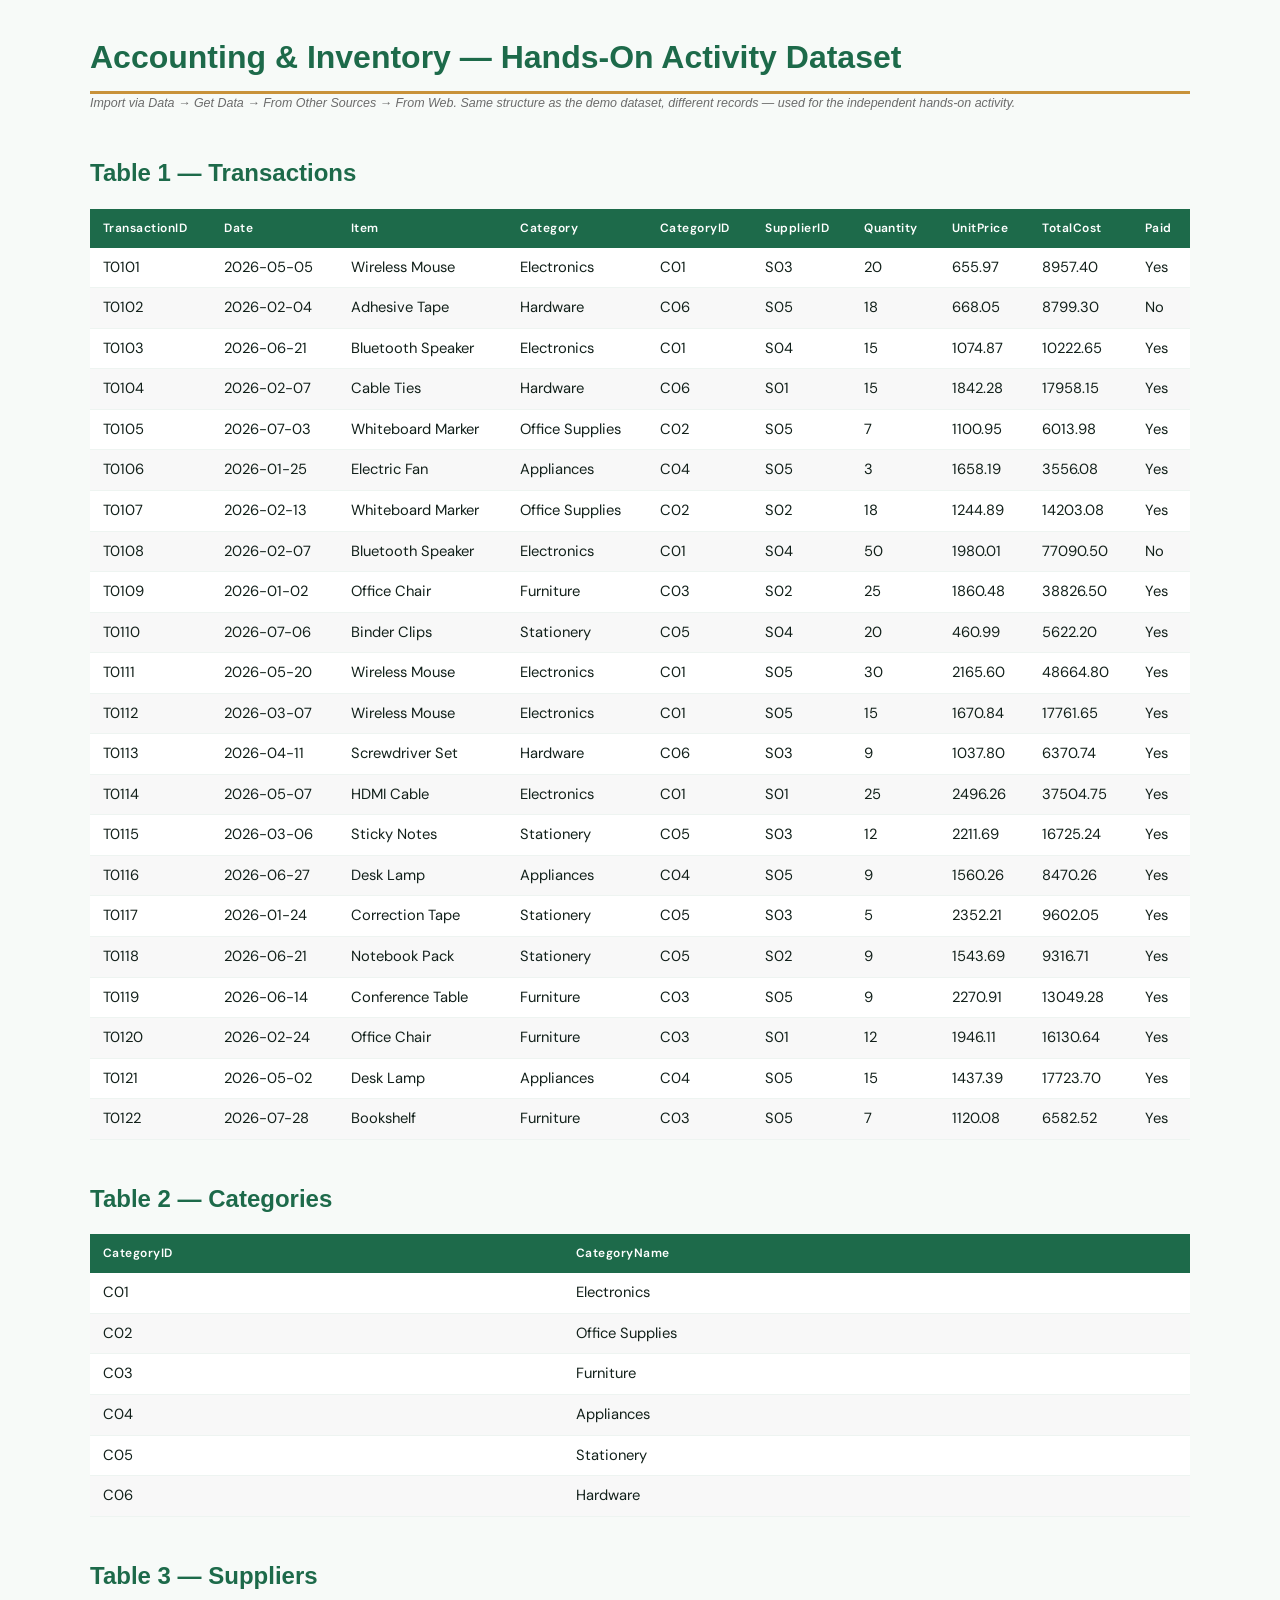
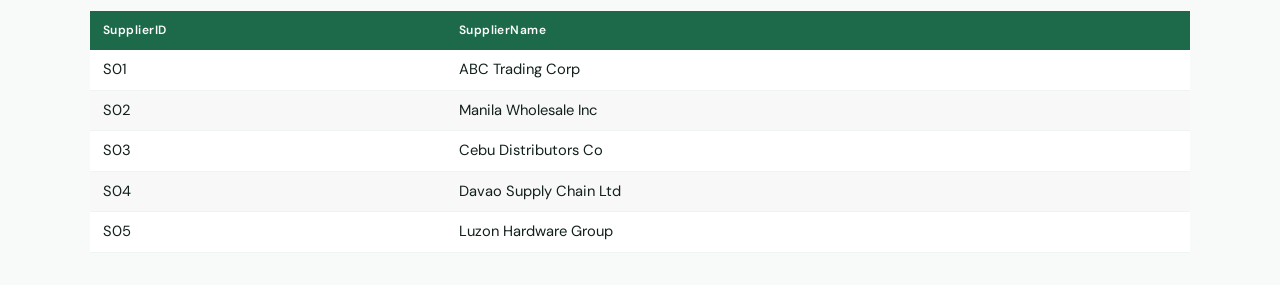
==== XLE-AIR-01/activity-transactions.html @ e2a6826c "Add files via upload" ====
<!DOCTYPE html>
<html lang="en">
<head>
<meta charset="UTF-8">
<title>Excel for Accounting and Inventory Reporting — Activity Data</title>
<link rel="stylesheet" href="../site.css">
<style>
  body { font-family: Calibri, Arial, sans-serif; margin: 2rem auto; max-width: 1100px; color: #1E1E1E; }
  h1 { color: #1D6A4A; border-bottom: 3px solid #C8923A; padding-bottom: 0.5rem; }
  h2 { color: #1D6A4A; margin-top: 2.5rem; }
  p.note { color: #6B6B6B; font-style: italic; }
  table { border-collapse: collapse; width: 100%; margin: 1rem 0 2rem; font-size: 0.92rem; }
  th { background: #1D6A4A; color: #FFFFFF; text-align: left; padding: 8px 10px; }
  td { padding: 6px 10px; border-bottom: 1px solid #E0E0E0; }
  tr:nth-child(even) td { background: #F8F8F8; }
</style>
</head>
<body>
<h1>Accounting & Inventory — Hands-On Activity Dataset</h1>
<p class="note">Import via Data → Get Data → From Other Sources → From Web. Same structure as the demo dataset, different records — used for the independent hands-on activity.</p>

<h2>Table 1 — Transactions</h2>
<table id="transactions">
<thead><tr><th>TransactionID</th><th>Date</th><th>Item</th><th>Category</th><th>CategoryID</th><th>SupplierID</th><th>Quantity</th><th>UnitPrice</th><th>TotalCost</th><th>Paid</th></tr></thead>
<tbody>
<tr><td>T0101</td><td>2026-05-05</td><td>Wireless Mouse</td><td>Electronics</td><td>C01</td><td>S03</td><td>20</td><td>655.97</td><td>8957.40</td><td>Yes</td></tr>
<tr><td>T0102</td><td>2026-02-04</td><td>Adhesive Tape</td><td>Hardware</td><td>C06</td><td>S05</td><td>18</td><td>668.05</td><td>8799.30</td><td>No</td></tr>
<tr><td>T0103</td><td>2026-06-21</td><td>Bluetooth Speaker</td><td>Electronics</td><td>C01</td><td>S04</td><td>15</td><td>1074.87</td><td>10222.65</td><td>Yes</td></tr>
<tr><td>T0104</td><td>2026-02-07</td><td>Cable Ties</td><td>Hardware</td><td>C06</td><td>S01</td><td>15</td><td>1842.28</td><td>17958.15</td><td>Yes</td></tr>
<tr><td>T0105</td><td>2026-07-03</td><td>Whiteboard Marker</td><td>Office Supplies</td><td>C02</td><td>S05</td><td>7</td><td>1100.95</td><td>6013.98</td><td>Yes</td></tr>
<tr><td>T0106</td><td>2026-01-25</td><td>Electric Fan</td><td>Appliances</td><td>C04</td><td>S05</td><td>3</td><td>1658.19</td><td>3556.08</td><td>Yes</td></tr>
<tr><td>T0107</td><td>2026-02-13</td><td>Whiteboard Marker</td><td>Office Supplies</td><td>C02</td><td>S02</td><td>18</td><td>1244.89</td><td>14203.08</td><td>Yes</td></tr>
<tr><td>T0108</td><td>2026-02-07</td><td>Bluetooth Speaker</td><td>Electronics</td><td>C01</td><td>S04</td><td>50</td><td>1980.01</td><td>77090.50</td><td>No</td></tr>
<tr><td>T0109</td><td>2026-01-02</td><td>Office Chair</td><td>Furniture</td><td>C03</td><td>S02</td><td>25</td><td>1860.48</td><td>38826.50</td><td>Yes</td></tr>
<tr><td>T0110</td><td>2026-07-06</td><td>Binder Clips</td><td>Stationery</td><td>C05</td><td>S04</td><td>20</td><td>460.99</td><td>5622.20</td><td>Yes</td></tr>
<tr><td>T0111</td><td>2026-05-20</td><td>Wireless Mouse</td><td>Electronics</td><td>C01</td><td>S05</td><td>30</td><td>2165.60</td><td>48664.80</td><td>Yes</td></tr>
<tr><td>T0112</td><td>2026-03-07</td><td>Wireless Mouse</td><td>Electronics</td><td>C01</td><td>S05</td><td>15</td><td>1670.84</td><td>17761.65</td><td>Yes</td></tr>
<tr><td>T0113</td><td>2026-04-11</td><td>Screwdriver Set</td><td>Hardware</td><td>C06</td><td>S03</td><td>9</td><td>1037.80</td><td>6370.74</td><td>Yes</td></tr>
<tr><td>T0114</td><td>2026-05-07</td><td>HDMI Cable</td><td>Electronics</td><td>C01</td><td>S01</td><td>25</td><td>2496.26</td><td>37504.75</td><td>Yes</td></tr>
<tr><td>T0115</td><td>2026-03-06</td><td>Sticky Notes</td><td>Stationery</td><td>C05</td><td>S03</td><td>12</td><td>2211.69</td><td>16725.24</td><td>Yes</td></tr>
<tr><td>T0116</td><td>2026-06-27</td><td>Desk Lamp</td><td>Appliances</td><td>C04</td><td>S05</td><td>9</td><td>1560.26</td><td>8470.26</td><td>Yes</td></tr>
<tr><td>T0117</td><td>2026-01-24</td><td>Correction Tape</td><td>Stationery</td><td>C05</td><td>S03</td><td>5</td><td>2352.21</td><td>9602.05</td><td>Yes</td></tr>
<tr><td>T0118</td><td>2026-06-21</td><td>Notebook Pack</td><td>Stationery</td><td>C05</td><td>S02</td><td>9</td><td>1543.69</td><td>9316.71</td><td>Yes</td></tr>
<tr><td>T0119</td><td>2026-06-14</td><td>Conference Table</td><td>Furniture</td><td>C03</td><td>S05</td><td>9</td><td>2270.91</td><td>13049.28</td><td>Yes</td></tr>
<tr><td>T0120</td><td>2026-02-24</td><td>Office Chair</td><td>Furniture</td><td>C03</td><td>S01</td><td>12</td><td>1946.11</td><td>16130.64</td><td>Yes</td></tr>
<tr><td>T0121</td><td>2026-05-02</td><td>Desk Lamp</td><td>Appliances</td><td>C04</td><td>S05</td><td>15</td><td>1437.39</td><td>17723.70</td><td>Yes</td></tr>
<tr><td>T0122</td><td>2026-07-28</td><td>Bookshelf</td><td>Furniture</td><td>C03</td><td>S05</td><td>7</td><td>1120.08</td><td>6582.52</td><td>Yes</td></tr>
</tbody>
</table>

<h2>Table 2 — Categories</h2>
<table id="categories">
<thead><tr><th>CategoryID</th><th>CategoryName</th></tr></thead>
<tbody>
<tr><td>C01</td><td>Electronics</td></tr>
<tr><td>C02</td><td>Office Supplies</td></tr>
<tr><td>C03</td><td>Furniture</td></tr>
<tr><td>C04</td><td>Appliances</td></tr>
<tr><td>C05</td><td>Stationery</td></tr>
<tr><td>C06</td><td>Hardware</td></tr>
</tbody>
</table>

<h2>Table 3 — Suppliers</h2>
<table id="suppliers">
<thead><tr><th>SupplierID</th><th>SupplierName</th></tr></thead>
<tbody>
<tr><td>S01</td><td>ABC Trading Corp</td></tr>
<tr><td>S02</td><td>Manila Wholesale Inc</td></tr>
<tr><td>S03</td><td>Cebu Distributors Co</td></tr>
<tr><td>S04</td><td>Davao Supply Chain Ltd</td></tr>
<tr><td>S05</td><td>Luzon Hardware Group</td></tr>
</tbody>
</table>

</body>
</html>
---- site.css ----
/* ============================================================
   Excel Training — Web Data Sources
   Shared stylesheet  ·  BusinessCoach, Inc.
   ============================================================ */

@import url('https://fonts.googleapis.com/css2?family=Playfair+Display:wght@400;600;700&family=DM+Sans:wght@300;400;500;600&family=DM+Mono:wght@400;500&display=swap');

/* ── Tokens ───────────────────────────────────────────────── */
:root {
  --green:        #1d6a4a;
  --green-dark:   #0f4a32;
  --green-mid:    #2d8a62;
  --green-light:  #e6f4ef;
  --gold:         #c8923a;
  --gold-light:   #fdf3e3;
  --ink:          #12201a;
  --muted:        #5a7060;
  --border:       #d4e5db;
  --bg:           #f7faf8;
  --white:        #ffffff;
}

/* ── Reset ────────────────────────────────────────────────── */
*, *::before, *::after { margin: 0; padding: 0; box-sizing: border-box; }
html { scroll-behavior: smooth; }
body {
  font-family: 'DM Sans', sans-serif;
  background: var(--bg);
  color: var(--ink);
  line-height: 1.6;
}

/* ── Hero / Header ────────────────────────────────────────── */
.hero {
  background: linear-gradient(135deg, var(--green) 0%, var(--green-dark) 60%, #1a3d28 100%);
  padding: 56px 64px 52px;
  position: relative;
  overflow: hidden;
}
.hero::before {
  content: '';
  position: absolute;
  top: -80px; right: -80px;
  width: 460px; height: 460px;
  background: radial-gradient(circle, rgba(62,184,122,0.14) 0%, transparent 68%);
  border-radius: 50%;
  pointer-events: none;
}
.hero::after {
  content: '';
  position: absolute;
  bottom: -60px; left: 35%;
  width: 320px; height: 320px;
  background: radial-gradient(circle, rgba(200,146,58,0.10) 0%, transparent 70%);
  border-radius: 50%;
  pointer-events: none;
}
.hero-inner {
  max-width: 1160px;
  margin: 0 auto;
  position: relative;
  z-index: 2;
}
.hero-badge {
  display: inline-block;
  font-size: 0.72rem;
  font-weight: 600;
  letter-spacing: 0.10em;
  text-transform: uppercase;
  color: #7de3ae;
  background: rgba(62,184,122,0.15);
  border: 1px solid rgba(62,184,122,0.30);
  padding: 4px 14px;
  border-radius: 20px;
  margin-bottom: 16px;
}
.hero h1 {
  font-family: 'Playfair Display', serif;
  font-size: 2.2rem;
  font-weight: 700;
  color: var(--white);
  line-height: 1.2;
  margin-bottom: 10px;
  letter-spacing: -0.01em;
}
.hero p {
  font-size: 0.95rem;
  color: rgba(255,255,255,0.70);
  max-width: 600px;
  line-height: 1.7;
  margin-bottom: 22px;
}
.hero-back {
  display: inline-flex;
  align-items: center;
  gap: 6px;
  font-size: 0.82rem;
  font-weight: 500;
  color: rgba(255,255,255,0.60);
  text-decoration: none;
  margin-bottom: 20px;
  transition: color 0.15s;
}
.hero-back:hover { color: var(--white); }

/* Import strip (index page) */
.import-strip {
  background: rgba(255,255,255,0.08);
  border: 1px solid rgba(255,255,255,0.14);
  border-radius: 8px;
  padding: 13px 18px;
  max-width: 740px;
  font-size: 0.875rem;
  color: rgba(255,255,255,0.78);
  line-height: 1.7;
}
.import-strip strong { color: #7de3ae; font-weight: 600; }
.import-strip code {
  font-family: 'DM Mono', monospace;
  font-size: 0.80rem;
  color: var(--gold);
  background: rgba(0,0,0,0.22);
  padding: 1px 6px;
  border-radius: 3px;
}

/* ── Main layout ──────────────────────────────────────────── */
main {
  max-width: 1160px;
  margin: 0 auto;
  padding: 48px 64px 80px;
}

/* ── Index: tier labels ───────────────────────────────────── */
.tier { margin-bottom: 52px; }
.tier-label {
  display: inline-block;
  font-size: 0.72rem;
  font-weight: 700;
  letter-spacing: 0.12em;
  text-transform: uppercase;
  color: var(--green);
  margin-bottom: 18px;
}

/* ── Index: course grid ───────────────────────────────────── */
.course-grid {
  display: grid;
  grid-template-columns: repeat(auto-fill, minmax(300px, 1fr));
  gap: 18px;
}

/* ── Index: course card ───────────────────────────────────── */
.card {
  background: var(--white);
  border: 1px solid var(--border);
  border-radius: 10px;
  overflow: hidden;
  cursor: default;
}
.card-top {
  height: 5px;
  background: linear-gradient(90deg, var(--green) 0%, var(--green-mid) 100%);
}
.card-body { padding: 18px 20px 20px; }
.card-id {
  font-family: 'DM Mono', monospace;
  font-size: 0.70rem;
  font-weight: 500;
  color: var(--gold);
  letter-spacing: 0.06em;
  margin-bottom: 5px;
  display: block;
}
.card h3 {
  font-family: 'Playfair Display', serif;
  font-size: 0.975rem;
  font-weight: 600;
  color: var(--ink);
  line-height: 1.35;
  margin-bottom: 7px;
}
.card p {
  font-size: 0.835rem;
  color: var(--muted);
  line-height: 1.65;
  margin-bottom: 13px;
}
.data-links { display: flex; flex-wrap: wrap; gap: 7px; }
.data-link {
  font-size: 0.78rem;
  font-weight: 600;
  color: var(--green);
  background: var(--green-light);
  border: 1px solid var(--border);
  border-radius: 5px;
  padding: 4px 12px;
  text-decoration: none;
  transition: background 0.14s, border-color 0.14s;
}
.data-link:hover { background: #d0eadb; border-color: var(--green-mid); }
.data-link.activity {
  color: #7a4f10;
  background: var(--gold-light);
  border-color: #e0c080;
}
.data-link.activity:hover { background: #f5e8cc; border-color: var(--gold); }
.no-data { font-size: 0.78rem; color: #c0c0c0; font-style: italic; }

/* ── Data pages: section ──────────────────────────────────── */
.section { margin-bottom: 52px; }

.section-header {
  display: flex;
  align-items: baseline;
  flex-wrap: wrap;
  gap: 10px;
  margin-bottom: 14px;
}
.section-header h2 {
  font-family: 'Playfair Display', serif;
  font-size: 1.15rem;
  font-weight: 600;
  color: var(--green);
}
.badge {
  font-family: 'DM Mono', monospace;
  font-size: 0.70rem;
  font-weight: 500;
  background: var(--green-light);
  color: var(--green);
  border: 1px solid var(--border);
  border-radius: 4px;
  padding: 2px 8px;
}
.note {
  font-size: 0.78rem;
  color: var(--muted);
  margin-left: auto;
  font-style: italic;
}

/* ── Table ────────────────────────────────────────────────── */
.table-wrap { overflow-x: auto; border-radius: 8px; box-shadow: 0 1px 6px rgba(0,0,0,0.07); }
table {
  width: 100%;
  border-collapse: collapse;
  font-size: 0.825rem;
  background: var(--white);
  font-family: 'DM Sans', sans-serif;
}
thead tr { background: var(--green); }
thead th {
  padding: 10px 13px;
  text-align: left;
  font-weight: 600;
  font-size: 0.75rem;
  letter-spacing: 0.04em;
  color: var(--white);
  white-space: nowrap;
}
tbody tr:nth-child(even) { background: #f2f8f5; }
tbody tr:hover { background: #e2f0e8; }
tbody td {
  padding: 8px 13px;
  border-bottom: 1px solid #eef4f1;
  vertical-align: middle;
  white-space: nowrap;
  color: var(--ink);
}

/* ── Footer ───────────────────────────────────────────────── */
footer {
  text-align: center;
  font-size: 0.76rem;
  color: var(--muted);
  padding: 24px 0 40px;
  border-top: 1px solid var(--border);
  margin-top: 40px;
}
footer span { color: var(--gold); }

.accent { color: var(--green); font-weight: 600; }
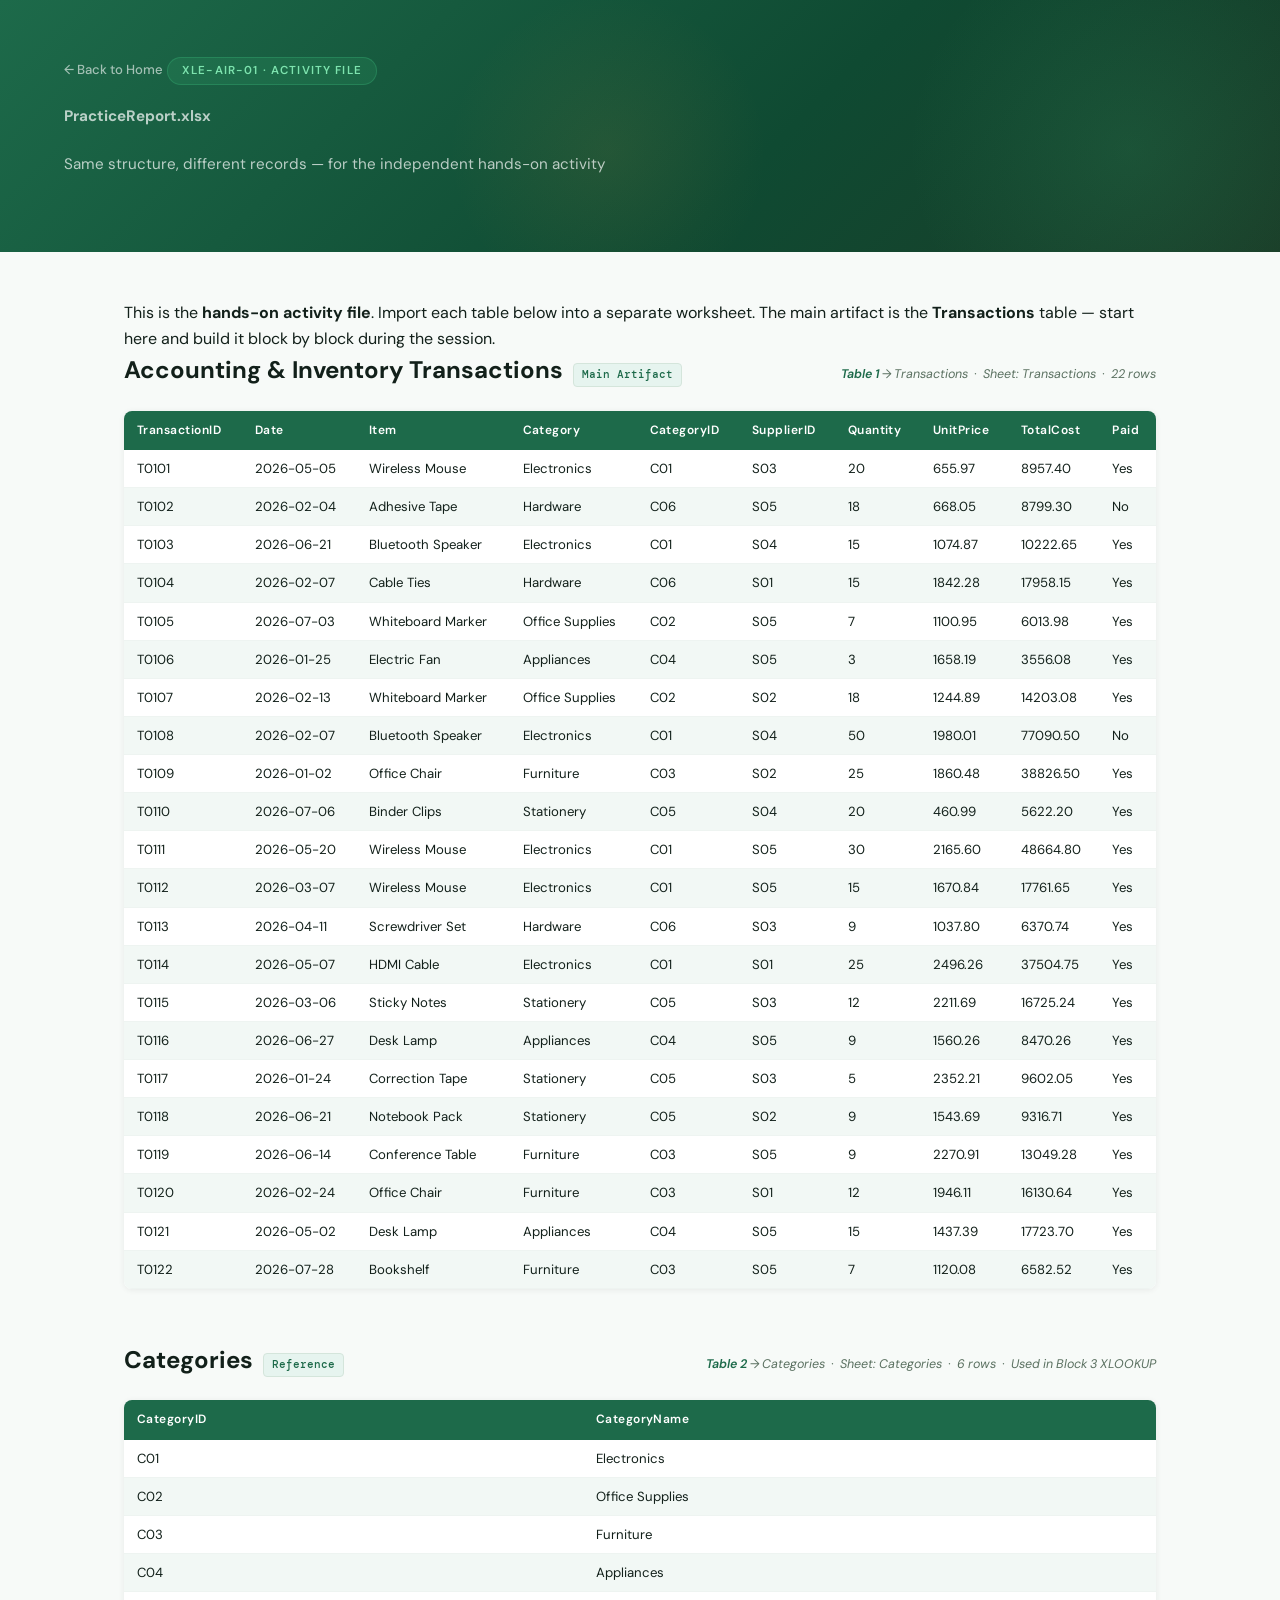
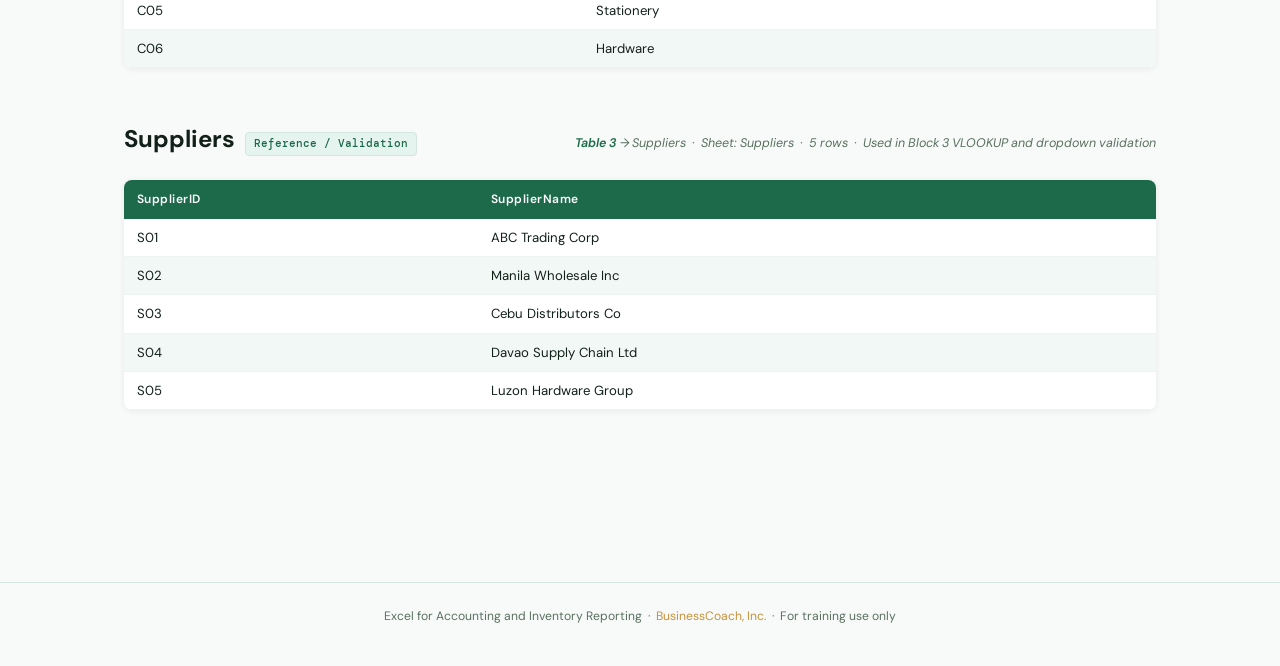
==== commit 2870e47f: "Add files via upload" ====
--- a/XLE-AIR-01/activity-transactions.html
+++ b/XLE-AIR-01/activity-transactions.html
@@ -2,25 +2,35 @@
 <html lang="en">
 <head>
 <meta charset="UTF-8">
-<title>Excel for Accounting and Inventory Reporting — Activity Data</title>
 <link rel="stylesheet" href="../site.css">
-<style>
-  body { font-family: Calibri, Arial, sans-serif; margin: 2rem auto; max-width: 1100px; color: #1E1E1E; }
-  h1 { color: #1D6A4A; border-bottom: 3px solid #C8923A; padding-bottom: 0.5rem; }
-  h2 { color: #1D6A4A; margin-top: 2.5rem; }
-  p.note { color: #6B6B6B; font-style: italic; }
-  table { border-collapse: collapse; width: 100%; margin: 1rem 0 2rem; font-size: 0.92rem; }
-  th { background: #1D6A4A; color: #FFFFFF; text-align: left; padding: 8px 10px; }
-  td { padding: 6px 10px; border-bottom: 1px solid #E0E0E0; }
-  tr:nth-child(even) td { background: #F8F8F8; }
-</style>
+<meta name="viewport" content="width=device-width, initial-scale=1.0">
+<title>PracticeReport — Activity File</title>
+<style>.hero-title { font-size: 2.2em; font-weight: 700; margin: 0.2em 0; }
+.section-title { font-size: 1.5em; font-weight: 700; margin: 0 0 0.3em 0; }</style>
 </head>
 <body>
-<h1>Accounting & Inventory — Hands-On Activity Dataset</h1>
-<p class="note">Import via Data → Get Data → From Other Sources → From Web. Same structure as the demo dataset, different records — used for the independent hands-on activity.</p>
+<header class="hero">
+  <div class="hero-inner">
+    <a class="hero-back" href="../index.html">← Back to Home</a>
+    <div class="hero-badge">XLE-AIR-01  ·  Activity File</div>
+    <p class="hero-title">PracticeReport.xlsx</p>
+    <p>Same structure, different records — for the independent hands-on activity</p>
+  </div>
+</header>
+<main>
 
-<h2>Table 1 — Transactions</h2>
-<table id="transactions">
+<div class="intro">
+  This is the <strong>hands-on activity file</strong>. Import each table below into a separate worksheet.
+  The main artifact is the <strong>Transactions</strong> table — start here and build it block by block during the session.
+</div>
+
+<div class="section">
+  <div class="section-header">
+    <p class="section-title">Accounting &amp; Inventory Transactions</p>
+    <span class="badge">Main Artifact</span>
+    <span class="note"><strong class="accent">Table 1</strong> → Transactions &nbsp;·&nbsp; Sheet: Transactions &nbsp;·&nbsp; 22 rows</span>
+  </div>
+  <div class="table-wrap"><table id="Transactions" name="Transactions">
 <thead><tr><th>TransactionID</th><th>Date</th><th>Item</th><th>Category</th><th>CategoryID</th><th>SupplierID</th><th>Quantity</th><th>UnitPrice</th><th>TotalCost</th><th>Paid</th></tr></thead>
 <tbody>
 <tr><td>T0101</td><td>2026-05-05</td><td>Wireless Mouse</td><td>Electronics</td><td>C01</td><td>S03</td><td>20</td><td>655.97</td><td>8957.40</td><td>Yes</td></tr>
@@ -46,10 +56,16 @@
 <tr><td>T0121</td><td>2026-05-02</td><td>Desk Lamp</td><td>Appliances</td><td>C04</td><td>S05</td><td>15</td><td>1437.39</td><td>17723.70</td><td>Yes</td></tr>
 <tr><td>T0122</td><td>2026-07-28</td><td>Bookshelf</td><td>Furniture</td><td>C03</td><td>S05</td><td>7</td><td>1120.08</td><td>6582.52</td><td>Yes</td></tr>
 </tbody>
-</table>
+</table></div>
+</div>
 
-<h2>Table 2 — Categories</h2>
-<table id="categories">
+<div class="section">
+  <div class="section-header">
+    <p class="section-title">Categories</p>
+    <span class="badge">Reference</span>
+    <span class="note"><strong class="accent">Table 2</strong> → Categories &nbsp;·&nbsp; Sheet: Categories &nbsp;·&nbsp; 6 rows &nbsp;·&nbsp; Used in Block 3 XLOOKUP</span>
+  </div>
+  <div class="table-wrap"><table id="Categories" name="Categories">
 <thead><tr><th>CategoryID</th><th>CategoryName</th></tr></thead>
 <tbody>
 <tr><td>C01</td><td>Electronics</td></tr>
@@ -59,10 +75,16 @@
 <tr><td>C05</td><td>Stationery</td></tr>
 <tr><td>C06</td><td>Hardware</td></tr>
 </tbody>
-</table>
+</table></div>
+</div>
 
-<h2>Table 3 — Suppliers</h2>
-<table id="suppliers">
+<div class="section">
+  <div class="section-header">
+    <p class="section-title">Suppliers</p>
+    <span class="badge">Reference / Validation</span>
+    <span class="note"><strong class="accent">Table 3</strong> → Suppliers &nbsp;·&nbsp; Sheet: Suppliers &nbsp;·&nbsp; 5 rows &nbsp;·&nbsp; Used in Block 3 VLOOKUP and dropdown validation</span>
+  </div>
+  <div class="table-wrap"><table id="Suppliers" name="Suppliers">
 <thead><tr><th>SupplierID</th><th>SupplierName</th></tr></thead>
 <tbody>
 <tr><td>S01</td><td>ABC Trading Corp</td></tr>
@@ -71,7 +93,12 @@
 <tr><td>S04</td><td>Davao Supply Chain Ltd</td></tr>
 <tr><td>S05</td><td>Luzon Hardware Group</td></tr>
 </tbody>
-</table>
+</table></div>
+</div>
 
+</main>
+<footer>
+  Excel for Accounting and Inventory Reporting &nbsp;·&nbsp; <span>BusinessCoach, Inc.</span> &nbsp;·&nbsp; For training use only
+</footer>
 </body>
 </html>
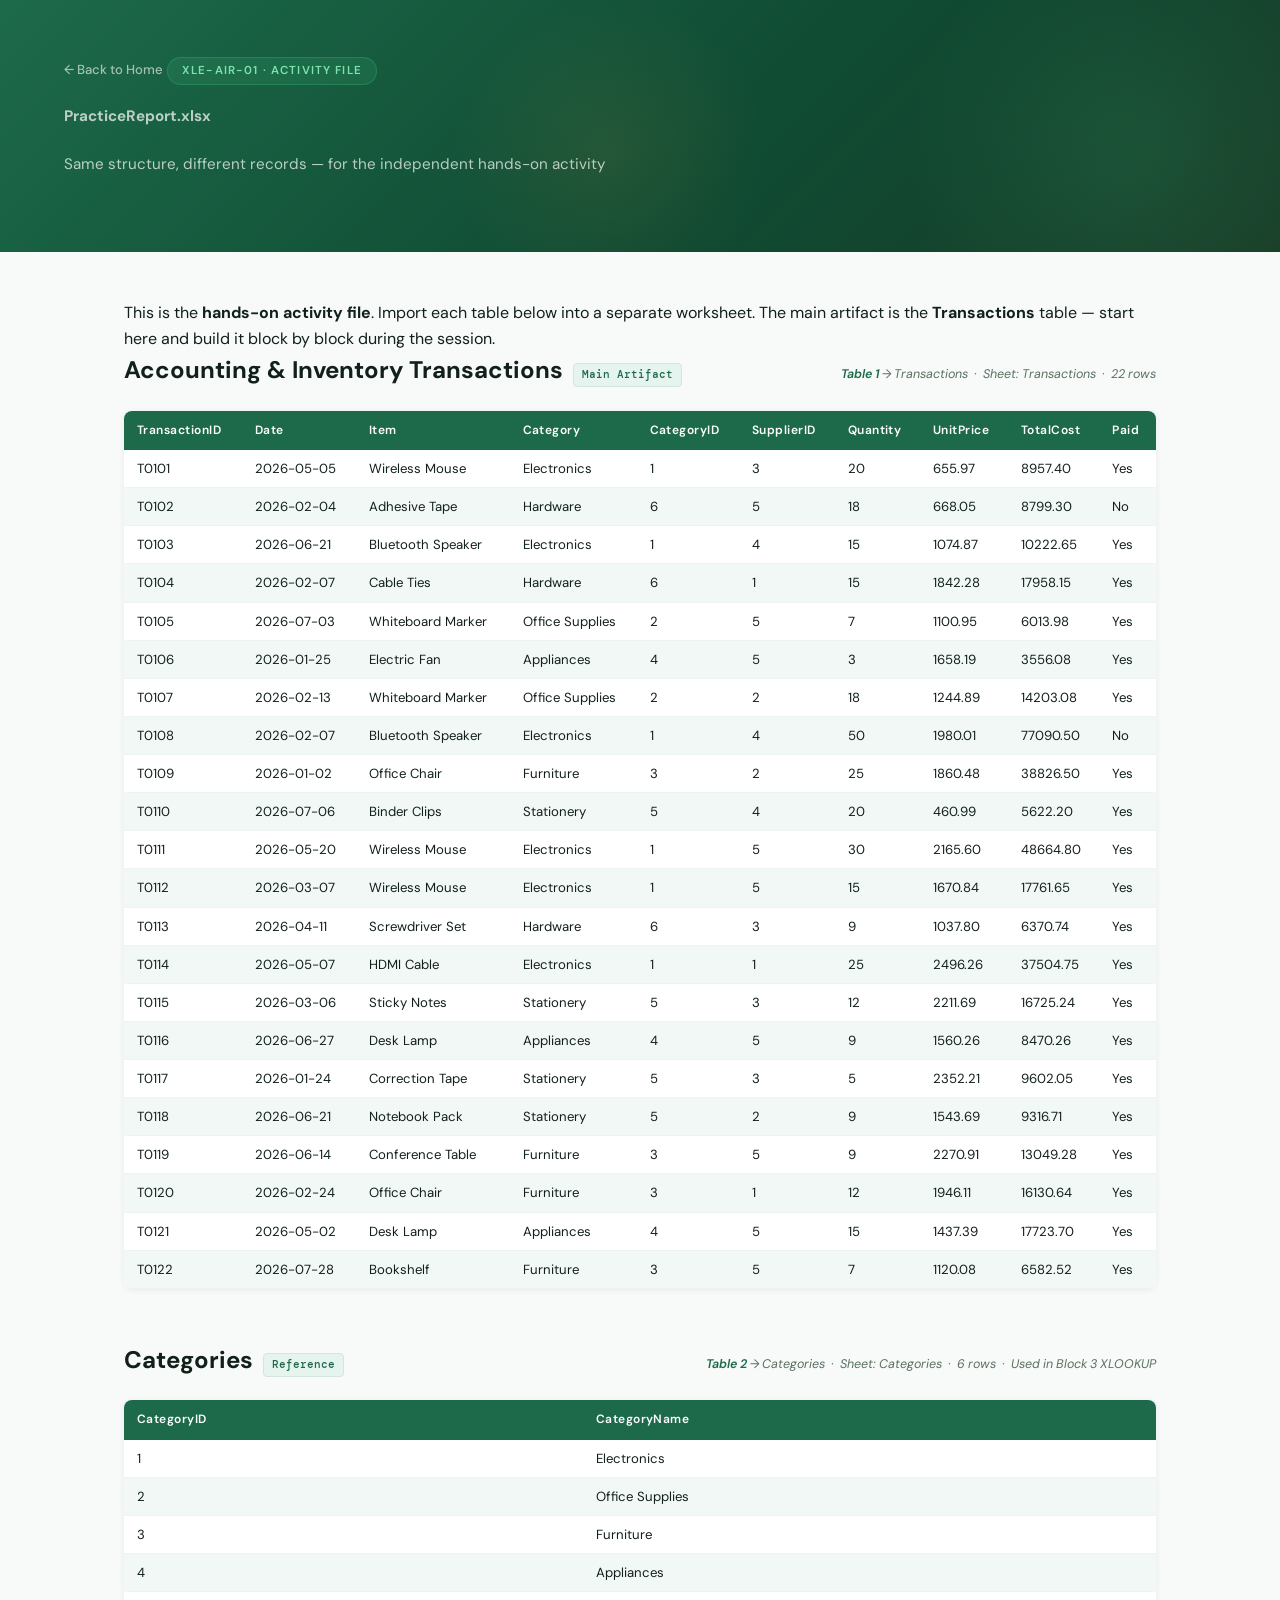
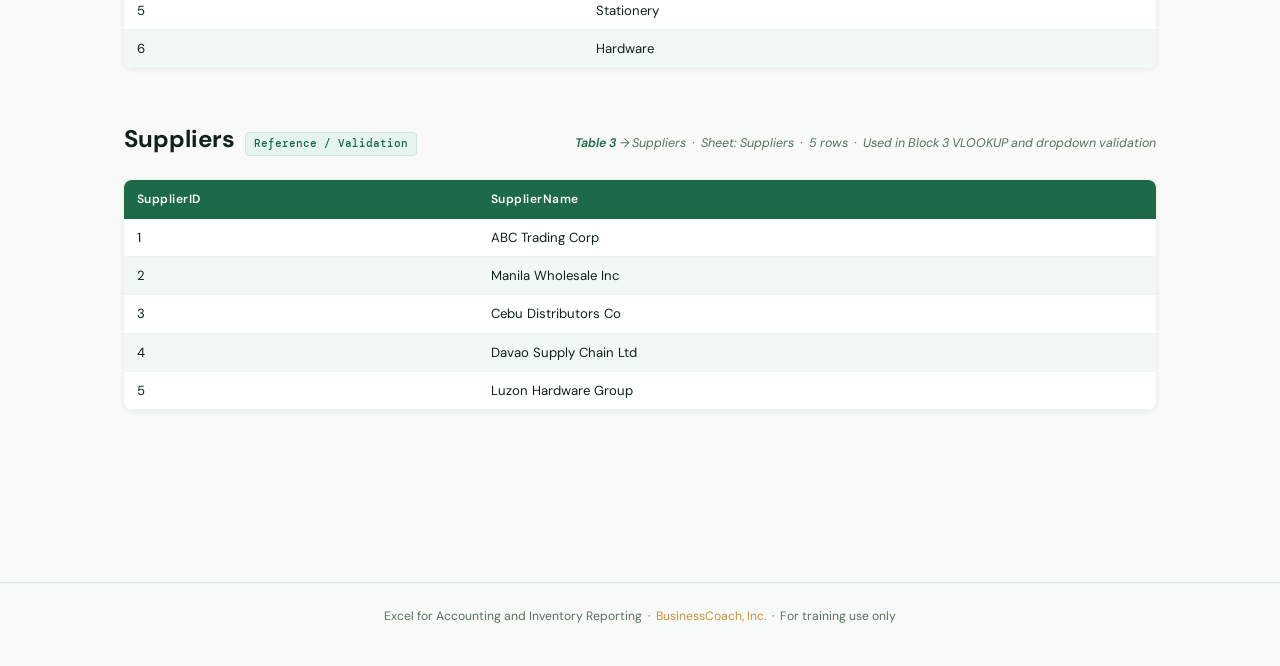
==== commit a6082d1b: "Add files via upload" ====
--- a/XLE-AIR-01/activity-transactions.html
+++ b/XLE-AIR-01/activity-transactions.html
@@ -33,28 +33,28 @@
   <div class="table-wrap"><table id="Transactions" name="Transactions">
 <thead><tr><th>TransactionID</th><th>Date</th><th>Item</th><th>Category</th><th>CategoryID</th><th>SupplierID</th><th>Quantity</th><th>UnitPrice</th><th>TotalCost</th><th>Paid</th></tr></thead>
 <tbody>
-<tr><td>T0101</td><td>2026-05-05</td><td>Wireless Mouse</td><td>Electronics</td><td>C01</td><td>S03</td><td>20</td><td>655.97</td><td>8957.40</td><td>Yes</td></tr>
-<tr><td>T0102</td><td>2026-02-04</td><td>Adhesive Tape</td><td>Hardware</td><td>C06</td><td>S05</td><td>18</td><td>668.05</td><td>8799.30</td><td>No</td></tr>
-<tr><td>T0103</td><td>2026-06-21</td><td>Bluetooth Speaker</td><td>Electronics</td><td>C01</td><td>S04</td><td>15</td><td>1074.87</td><td>10222.65</td><td>Yes</td></tr>
-<tr><td>T0104</td><td>2026-02-07</td><td>Cable Ties</td><td>Hardware</td><td>C06</td><td>S01</td><td>15</td><td>1842.28</td><td>17958.15</td><td>Yes</td></tr>
-<tr><td>T0105</td><td>2026-07-03</td><td>Whiteboard Marker</td><td>Office Supplies</td><td>C02</td><td>S05</td><td>7</td><td>1100.95</td><td>6013.98</td><td>Yes</td></tr>
-<tr><td>T0106</td><td>2026-01-25</td><td>Electric Fan</td><td>Appliances</td><td>C04</td><td>S05</td><td>3</td><td>1658.19</td><td>3556.08</td><td>Yes</td></tr>
-<tr><td>T0107</td><td>2026-02-13</td><td>Whiteboard Marker</td><td>Office Supplies</td><td>C02</td><td>S02</td><td>18</td><td>1244.89</td><td>14203.08</td><td>Yes</td></tr>
-<tr><td>T0108</td><td>2026-02-07</td><td>Bluetooth Speaker</td><td>Electronics</td><td>C01</td><td>S04</td><td>50</td><td>1980.01</td><td>77090.50</td><td>No</td></tr>
-<tr><td>T0109</td><td>2026-01-02</td><td>Office Chair</td><td>Furniture</td><td>C03</td><td>S02</td><td>25</td><td>1860.48</td><td>38826.50</td><td>Yes</td></tr>
-<tr><td>T0110</td><td>2026-07-06</td><td>Binder Clips</td><td>Stationery</td><td>C05</td><td>S04</td><td>20</td><td>460.99</td><td>5622.20</td><td>Yes</td></tr>
-<tr><td>T0111</td><td>2026-05-20</td><td>Wireless Mouse</td><td>Electronics</td><td>C01</td><td>S05</td><td>30</td><td>2165.60</td><td>48664.80</td><td>Yes</td></tr>
-<tr><td>T0112</td><td>2026-03-07</td><td>Wireless Mouse</td><td>Electronics</td><td>C01</td><td>S05</td><td>15</td><td>1670.84</td><td>17761.65</td><td>Yes</td></tr>
-<tr><td>T0113</td><td>2026-04-11</td><td>Screwdriver Set</td><td>Hardware</td><td>C06</td><td>S03</td><td>9</td><td>1037.80</td><td>6370.74</td><td>Yes</td></tr>
-<tr><td>T0114</td><td>2026-05-07</td><td>HDMI Cable</td><td>Electronics</td><td>C01</td><td>S01</td><td>25</td><td>2496.26</td><td>37504.75</td><td>Yes</td></tr>
-<tr><td>T0115</td><td>2026-03-06</td><td>Sticky Notes</td><td>Stationery</td><td>C05</td><td>S03</td><td>12</td><td>2211.69</td><td>16725.24</td><td>Yes</td></tr>
-<tr><td>T0116</td><td>2026-06-27</td><td>Desk Lamp</td><td>Appliances</td><td>C04</td><td>S05</td><td>9</td><td>1560.26</td><td>8470.26</td><td>Yes</td></tr>
-<tr><td>T0117</td><td>2026-01-24</td><td>Correction Tape</td><td>Stationery</td><td>C05</td><td>S03</td><td>5</td><td>2352.21</td><td>9602.05</td><td>Yes</td></tr>
-<tr><td>T0118</td><td>2026-06-21</td><td>Notebook Pack</td><td>Stationery</td><td>C05</td><td>S02</td><td>9</td><td>1543.69</td><td>9316.71</td><td>Yes</td></tr>
-<tr><td>T0119</td><td>2026-06-14</td><td>Conference Table</td><td>Furniture</td><td>C03</td><td>S05</td><td>9</td><td>2270.91</td><td>13049.28</td><td>Yes</td></tr>
-<tr><td>T0120</td><td>2026-02-24</td><td>Office Chair</td><td>Furniture</td><td>C03</td><td>S01</td><td>12</td><td>1946.11</td><td>16130.64</td><td>Yes</td></tr>
-<tr><td>T0121</td><td>2026-05-02</td><td>Desk Lamp</td><td>Appliances</td><td>C04</td><td>S05</td><td>15</td><td>1437.39</td><td>17723.70</td><td>Yes</td></tr>
-<tr><td>T0122</td><td>2026-07-28</td><td>Bookshelf</td><td>Furniture</td><td>C03</td><td>S05</td><td>7</td><td>1120.08</td><td>6582.52</td><td>Yes</td></tr>
+<tr><td>T0101</td><td>2026-05-05</td><td>Wireless Mouse</td><td>Electronics</td><td>1</td><td>3</td><td>20</td><td>655.97</td><td>8957.40</td><td>Yes</td></tr>
+<tr><td>T0102</td><td>2026-02-04</td><td>Adhesive Tape</td><td>Hardware</td><td>6</td><td>5</td><td>18</td><td>668.05</td><td>8799.30</td><td>No</td></tr>
+<tr><td>T0103</td><td>2026-06-21</td><td>Bluetooth Speaker</td><td>Electronics</td><td>1</td><td>4</td><td>15</td><td>1074.87</td><td>10222.65</td><td>Yes</td></tr>
+<tr><td>T0104</td><td>2026-02-07</td><td>Cable Ties</td><td>Hardware</td><td>6</td><td>1</td><td>15</td><td>1842.28</td><td>17958.15</td><td>Yes</td></tr>
+<tr><td>T0105</td><td>2026-07-03</td><td>Whiteboard Marker</td><td>Office Supplies</td><td>2</td><td>5</td><td>7</td><td>1100.95</td><td>6013.98</td><td>Yes</td></tr>
+<tr><td>T0106</td><td>2026-01-25</td><td>Electric Fan</td><td>Appliances</td><td>4</td><td>5</td><td>3</td><td>1658.19</td><td>3556.08</td><td>Yes</td></tr>
+<tr><td>T0107</td><td>2026-02-13</td><td>Whiteboard Marker</td><td>Office Supplies</td><td>2</td><td>2</td><td>18</td><td>1244.89</td><td>14203.08</td><td>Yes</td></tr>
+<tr><td>T0108</td><td>2026-02-07</td><td>Bluetooth Speaker</td><td>Electronics</td><td>1</td><td>4</td><td>50</td><td>1980.01</td><td>77090.50</td><td>No</td></tr>
+<tr><td>T0109</td><td>2026-01-02</td><td>Office Chair</td><td>Furniture</td><td>3</td><td>2</td><td>25</td><td>1860.48</td><td>38826.50</td><td>Yes</td></tr>
+<tr><td>T0110</td><td>2026-07-06</td><td>Binder Clips</td><td>Stationery</td><td>5</td><td>4</td><td>20</td><td>460.99</td><td>5622.20</td><td>Yes</td></tr>
+<tr><td>T0111</td><td>2026-05-20</td><td>Wireless Mouse</td><td>Electronics</td><td>1</td><td>5</td><td>30</td><td>2165.60</td><td>48664.80</td><td>Yes</td></tr>
+<tr><td>T0112</td><td>2026-03-07</td><td>Wireless Mouse</td><td>Electronics</td><td>1</td><td>5</td><td>15</td><td>1670.84</td><td>17761.65</td><td>Yes</td></tr>
+<tr><td>T0113</td><td>2026-04-11</td><td>Screwdriver Set</td><td>Hardware</td><td>6</td><td>3</td><td>9</td><td>1037.80</td><td>6370.74</td><td>Yes</td></tr>
+<tr><td>T0114</td><td>2026-05-07</td><td>HDMI Cable</td><td>Electronics</td><td>1</td><td>1</td><td>25</td><td>2496.26</td><td>37504.75</td><td>Yes</td></tr>
+<tr><td>T0115</td><td>2026-03-06</td><td>Sticky Notes</td><td>Stationery</td><td>5</td><td>3</td><td>12</td><td>2211.69</td><td>16725.24</td><td>Yes</td></tr>
+<tr><td>T0116</td><td>2026-06-27</td><td>Desk Lamp</td><td>Appliances</td><td>4</td><td>5</td><td>9</td><td>1560.26</td><td>8470.26</td><td>Yes</td></tr>
+<tr><td>T0117</td><td>2026-01-24</td><td>Correction Tape</td><td>Stationery</td><td>5</td><td>3</td><td>5</td><td>2352.21</td><td>9602.05</td><td>Yes</td></tr>
+<tr><td>T0118</td><td>2026-06-21</td><td>Notebook Pack</td><td>Stationery</td><td>5</td><td>2</td><td>9</td><td>1543.69</td><td>9316.71</td><td>Yes</td></tr>
+<tr><td>T0119</td><td>2026-06-14</td><td>Conference Table</td><td>Furniture</td><td>3</td><td>5</td><td>9</td><td>2270.91</td><td>13049.28</td><td>Yes</td></tr>
+<tr><td>T0120</td><td>2026-02-24</td><td>Office Chair</td><td>Furniture</td><td>3</td><td>1</td><td>12</td><td>1946.11</td><td>16130.64</td><td>Yes</td></tr>
+<tr><td>T0121</td><td>2026-05-02</td><td>Desk Lamp</td><td>Appliances</td><td>4</td><td>5</td><td>15</td><td>1437.39</td><td>17723.70</td><td>Yes</td></tr>
+<tr><td>T0122</td><td>2026-07-28</td><td>Bookshelf</td><td>Furniture</td><td>3</td><td>5</td><td>7</td><td>1120.08</td><td>6582.52</td><td>Yes</td></tr>
 </tbody>
 </table></div>
 </div>
@@ -68,12 +68,12 @@
   <div class="table-wrap"><table id="Categories" name="Categories">
 <thead><tr><th>CategoryID</th><th>CategoryName</th></tr></thead>
 <tbody>
-<tr><td>C01</td><td>Electronics</td></tr>
-<tr><td>C02</td><td>Office Supplies</td></tr>
-<tr><td>C03</td><td>Furniture</td></tr>
-<tr><td>C04</td><td>Appliances</td></tr>
-<tr><td>C05</td><td>Stationery</td></tr>
-<tr><td>C06</td><td>Hardware</td></tr>
+<tr><td>1</td><td>Electronics</td></tr>
+<tr><td>2</td><td>Office Supplies</td></tr>
+<tr><td>3</td><td>Furniture</td></tr>
+<tr><td>4</td><td>Appliances</td></tr>
+<tr><td>5</td><td>Stationery</td></tr>
+<tr><td>6</td><td>Hardware</td></tr>
 </tbody>
 </table></div>
 </div>
@@ -87,11 +87,11 @@
   <div class="table-wrap"><table id="Suppliers" name="Suppliers">
 <thead><tr><th>SupplierID</th><th>SupplierName</th></tr></thead>
 <tbody>
-<tr><td>S01</td><td>ABC Trading Corp</td></tr>
-<tr><td>S02</td><td>Manila Wholesale Inc</td></tr>
-<tr><td>S03</td><td>Cebu Distributors Co</td></tr>
-<tr><td>S04</td><td>Davao Supply Chain Ltd</td></tr>
-<tr><td>S05</td><td>Luzon Hardware Group</td></tr>
+<tr><td>1</td><td>ABC Trading Corp</td></tr>
+<tr><td>2</td><td>Manila Wholesale Inc</td></tr>
+<tr><td>3</td><td>Cebu Distributors Co</td></tr>
+<tr><td>4</td><td>Davao Supply Chain Ltd</td></tr>
+<tr><td>5</td><td>Luzon Hardware Group</td></tr>
 </tbody>
 </table></div>
 </div>
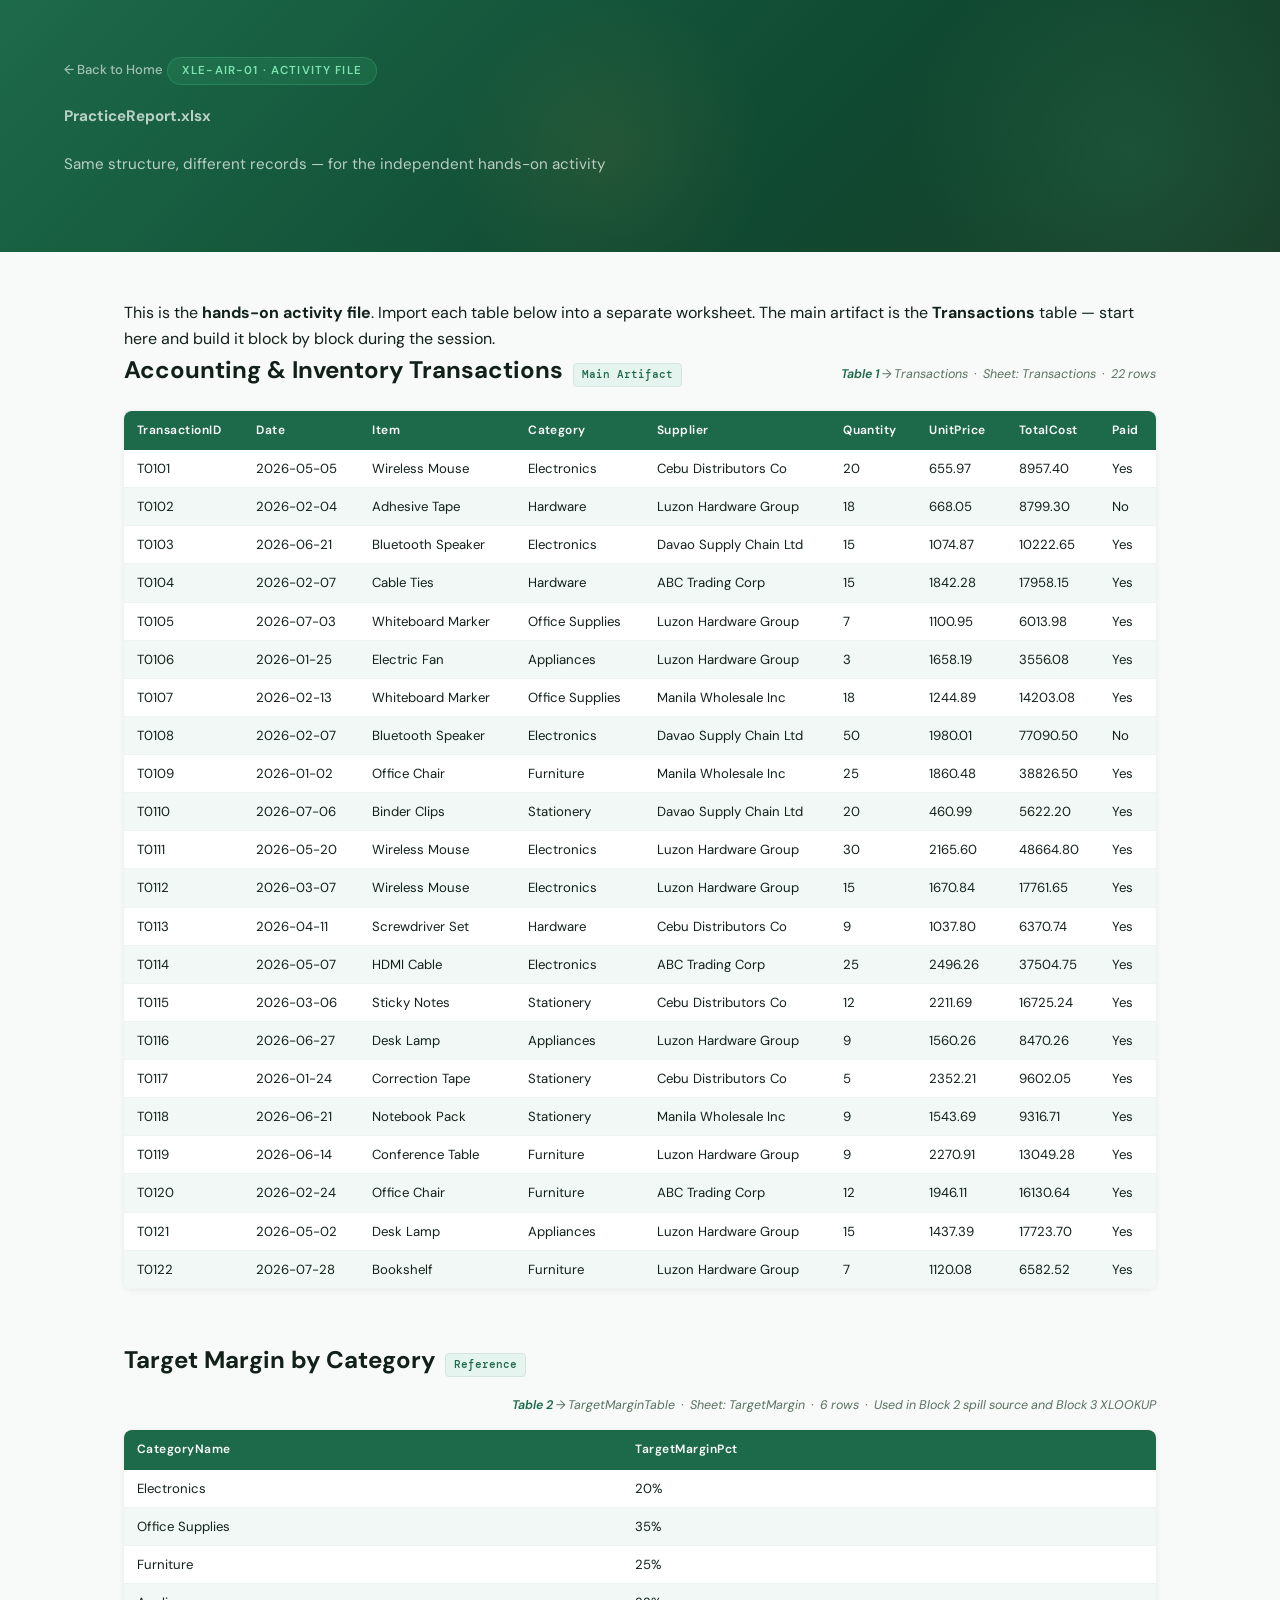
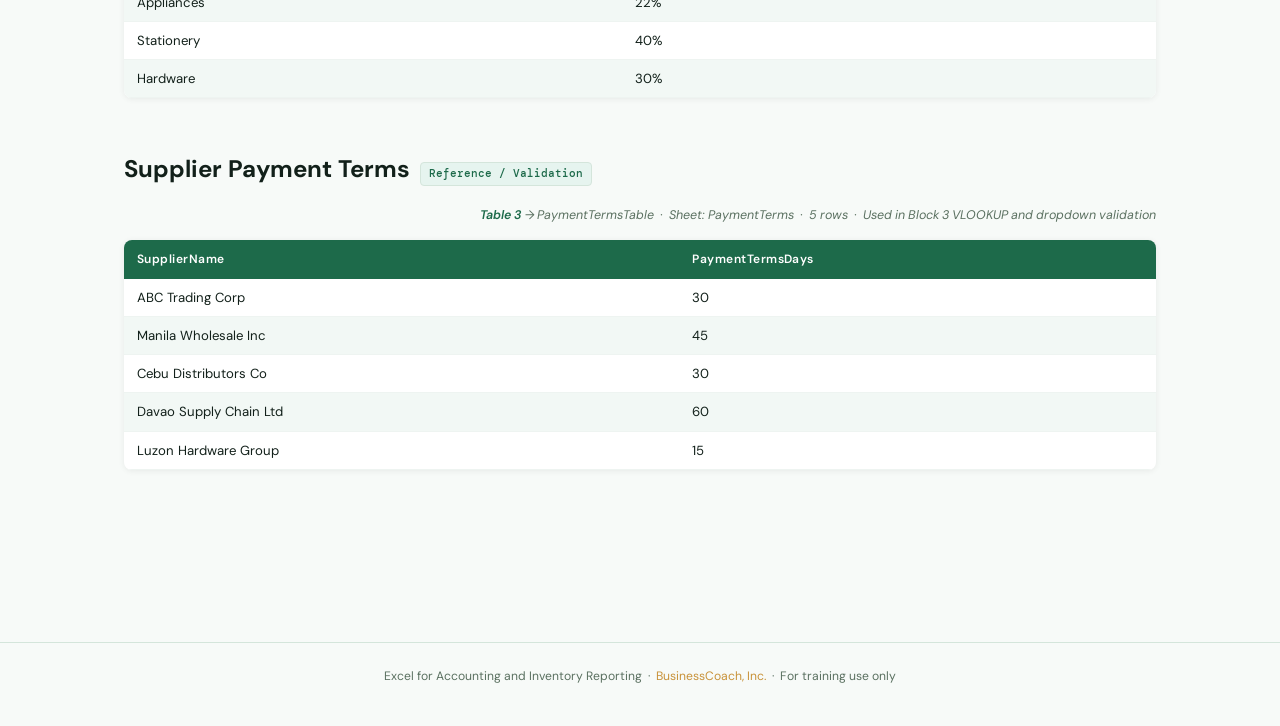
==== commit 50524cb4: "Add files via upload" ====
--- a/XLE-AIR-01/activity-transactions.html
+++ b/XLE-AIR-01/activity-transactions.html
@@ -31,67 +31,67 @@
     <span class="note"><strong class="accent">Table 1</strong> → Transactions &nbsp;·&nbsp; Sheet: Transactions &nbsp;·&nbsp; 22 rows</span>
   </div>
   <div class="table-wrap"><table id="Transactions" name="Transactions">
-<thead><tr><th>TransactionID</th><th>Date</th><th>Item</th><th>Category</th><th>CategoryID</th><th>SupplierID</th><th>Quantity</th><th>UnitPrice</th><th>TotalCost</th><th>Paid</th></tr></thead>
+<thead><tr><th>TransactionID</th><th>Date</th><th>Item</th><th>Category</th><th>Supplier</th><th>Quantity</th><th>UnitPrice</th><th>TotalCost</th><th>Paid</th></tr></thead>
 <tbody>
-<tr><td>T0101</td><td>2026-05-05</td><td>Wireless Mouse</td><td>Electronics</td><td>1</td><td>3</td><td>20</td><td>655.97</td><td>8957.40</td><td>Yes</td></tr>
-<tr><td>T0102</td><td>2026-02-04</td><td>Adhesive Tape</td><td>Hardware</td><td>6</td><td>5</td><td>18</td><td>668.05</td><td>8799.30</td><td>No</td></tr>
-<tr><td>T0103</td><td>2026-06-21</td><td>Bluetooth Speaker</td><td>Electronics</td><td>1</td><td>4</td><td>15</td><td>1074.87</td><td>10222.65</td><td>Yes</td></tr>
-<tr><td>T0104</td><td>2026-02-07</td><td>Cable Ties</td><td>Hardware</td><td>6</td><td>1</td><td>15</td><td>1842.28</td><td>17958.15</td><td>Yes</td></tr>
-<tr><td>T0105</td><td>2026-07-03</td><td>Whiteboard Marker</td><td>Office Supplies</td><td>2</td><td>5</td><td>7</td><td>1100.95</td><td>6013.98</td><td>Yes</td></tr>
-<tr><td>T0106</td><td>2026-01-25</td><td>Electric Fan</td><td>Appliances</td><td>4</td><td>5</td><td>3</td><td>1658.19</td><td>3556.08</td><td>Yes</td></tr>
-<tr><td>T0107</td><td>2026-02-13</td><td>Whiteboard Marker</td><td>Office Supplies</td><td>2</td><td>2</td><td>18</td><td>1244.89</td><td>14203.08</td><td>Yes</td></tr>
-<tr><td>T0108</td><td>2026-02-07</td><td>Bluetooth Speaker</td><td>Electronics</td><td>1</td><td>4</td><td>50</td><td>1980.01</td><td>77090.50</td><td>No</td></tr>
-<tr><td>T0109</td><td>2026-01-02</td><td>Office Chair</td><td>Furniture</td><td>3</td><td>2</td><td>25</td><td>1860.48</td><td>38826.50</td><td>Yes</td></tr>
-<tr><td>T0110</td><td>2026-07-06</td><td>Binder Clips</td><td>Stationery</td><td>5</td><td>4</td><td>20</td><td>460.99</td><td>5622.20</td><td>Yes</td></tr>
-<tr><td>T0111</td><td>2026-05-20</td><td>Wireless Mouse</td><td>Electronics</td><td>1</td><td>5</td><td>30</td><td>2165.60</td><td>48664.80</td><td>Yes</td></tr>
-<tr><td>T0112</td><td>2026-03-07</td><td>Wireless Mouse</td><td>Electronics</td><td>1</td><td>5</td><td>15</td><td>1670.84</td><td>17761.65</td><td>Yes</td></tr>
-<tr><td>T0113</td><td>2026-04-11</td><td>Screwdriver Set</td><td>Hardware</td><td>6</td><td>3</td><td>9</td><td>1037.80</td><td>6370.74</td><td>Yes</td></tr>
-<tr><td>T0114</td><td>2026-05-07</td><td>HDMI Cable</td><td>Electronics</td><td>1</td><td>1</td><td>25</td><td>2496.26</td><td>37504.75</td><td>Yes</td></tr>
-<tr><td>T0115</td><td>2026-03-06</td><td>Sticky Notes</td><td>Stationery</td><td>5</td><td>3</td><td>12</td><td>2211.69</td><td>16725.24</td><td>Yes</td></tr>
-<tr><td>T0116</td><td>2026-06-27</td><td>Desk Lamp</td><td>Appliances</td><td>4</td><td>5</td><td>9</td><td>1560.26</td><td>8470.26</td><td>Yes</td></tr>
-<tr><td>T0117</td><td>2026-01-24</td><td>Correction Tape</td><td>Stationery</td><td>5</td><td>3</td><td>5</td><td>2352.21</td><td>9602.05</td><td>Yes</td></tr>
-<tr><td>T0118</td><td>2026-06-21</td><td>Notebook Pack</td><td>Stationery</td><td>5</td><td>2</td><td>9</td><td>1543.69</td><td>9316.71</td><td>Yes</td></tr>
-<tr><td>T0119</td><td>2026-06-14</td><td>Conference Table</td><td>Furniture</td><td>3</td><td>5</td><td>9</td><td>2270.91</td><td>13049.28</td><td>Yes</td></tr>
-<tr><td>T0120</td><td>2026-02-24</td><td>Office Chair</td><td>Furniture</td><td>3</td><td>1</td><td>12</td><td>1946.11</td><td>16130.64</td><td>Yes</td></tr>
-<tr><td>T0121</td><td>2026-05-02</td><td>Desk Lamp</td><td>Appliances</td><td>4</td><td>5</td><td>15</td><td>1437.39</td><td>17723.70</td><td>Yes</td></tr>
-<tr><td>T0122</td><td>2026-07-28</td><td>Bookshelf</td><td>Furniture</td><td>3</td><td>5</td><td>7</td><td>1120.08</td><td>6582.52</td><td>Yes</td></tr>
+<tr><td>T0101</td><td>2026-05-05</td><td>Wireless Mouse</td><td>Electronics</td><td>Cebu Distributors Co</td><td>20</td><td>655.97</td><td>8957.40</td><td>Yes</td></tr>
+<tr><td>T0102</td><td>2026-02-04</td><td>Adhesive Tape</td><td>Hardware</td><td>Luzon Hardware Group</td><td>18</td><td>668.05</td><td>8799.30</td><td>No</td></tr>
+<tr><td>T0103</td><td>2026-06-21</td><td>Bluetooth Speaker</td><td>Electronics</td><td>Davao Supply Chain Ltd</td><td>15</td><td>1074.87</td><td>10222.65</td><td>Yes</td></tr>
+<tr><td>T0104</td><td>2026-02-07</td><td>Cable Ties</td><td>Hardware</td><td>ABC Trading Corp</td><td>15</td><td>1842.28</td><td>17958.15</td><td>Yes</td></tr>
+<tr><td>T0105</td><td>2026-07-03</td><td>Whiteboard Marker</td><td>Office Supplies</td><td>Luzon Hardware Group</td><td>7</td><td>1100.95</td><td>6013.98</td><td>Yes</td></tr>
+<tr><td>T0106</td><td>2026-01-25</td><td>Electric Fan</td><td>Appliances</td><td>Luzon Hardware Group</td><td>3</td><td>1658.19</td><td>3556.08</td><td>Yes</td></tr>
+<tr><td>T0107</td><td>2026-02-13</td><td>Whiteboard Marker</td><td>Office Supplies</td><td>Manila Wholesale Inc</td><td>18</td><td>1244.89</td><td>14203.08</td><td>Yes</td></tr>
+<tr><td>T0108</td><td>2026-02-07</td><td>Bluetooth Speaker</td><td>Electronics</td><td>Davao Supply Chain Ltd</td><td>50</td><td>1980.01</td><td>77090.50</td><td>No</td></tr>
+<tr><td>T0109</td><td>2026-01-02</td><td>Office Chair</td><td>Furniture</td><td>Manila Wholesale Inc</td><td>25</td><td>1860.48</td><td>38826.50</td><td>Yes</td></tr>
+<tr><td>T0110</td><td>2026-07-06</td><td>Binder Clips</td><td>Stationery</td><td>Davao Supply Chain Ltd</td><td>20</td><td>460.99</td><td>5622.20</td><td>Yes</td></tr>
+<tr><td>T0111</td><td>2026-05-20</td><td>Wireless Mouse</td><td>Electronics</td><td>Luzon Hardware Group</td><td>30</td><td>2165.60</td><td>48664.80</td><td>Yes</td></tr>
+<tr><td>T0112</td><td>2026-03-07</td><td>Wireless Mouse</td><td>Electronics</td><td>Luzon Hardware Group</td><td>15</td><td>1670.84</td><td>17761.65</td><td>Yes</td></tr>
+<tr><td>T0113</td><td>2026-04-11</td><td>Screwdriver Set</td><td>Hardware</td><td>Cebu Distributors Co</td><td>9</td><td>1037.80</td><td>6370.74</td><td>Yes</td></tr>
+<tr><td>T0114</td><td>2026-05-07</td><td>HDMI Cable</td><td>Electronics</td><td>ABC Trading Corp</td><td>25</td><td>2496.26</td><td>37504.75</td><td>Yes</td></tr>
+<tr><td>T0115</td><td>2026-03-06</td><td>Sticky Notes</td><td>Stationery</td><td>Cebu Distributors Co</td><td>12</td><td>2211.69</td><td>16725.24</td><td>Yes</td></tr>
+<tr><td>T0116</td><td>2026-06-27</td><td>Desk Lamp</td><td>Appliances</td><td>Luzon Hardware Group</td><td>9</td><td>1560.26</td><td>8470.26</td><td>Yes</td></tr>
+<tr><td>T0117</td><td>2026-01-24</td><td>Correction Tape</td><td>Stationery</td><td>Cebu Distributors Co</td><td>5</td><td>2352.21</td><td>9602.05</td><td>Yes</td></tr>
+<tr><td>T0118</td><td>2026-06-21</td><td>Notebook Pack</td><td>Stationery</td><td>Manila Wholesale Inc</td><td>9</td><td>1543.69</td><td>9316.71</td><td>Yes</td></tr>
+<tr><td>T0119</td><td>2026-06-14</td><td>Conference Table</td><td>Furniture</td><td>Luzon Hardware Group</td><td>9</td><td>2270.91</td><td>13049.28</td><td>Yes</td></tr>
+<tr><td>T0120</td><td>2026-02-24</td><td>Office Chair</td><td>Furniture</td><td>ABC Trading Corp</td><td>12</td><td>1946.11</td><td>16130.64</td><td>Yes</td></tr>
+<tr><td>T0121</td><td>2026-05-02</td><td>Desk Lamp</td><td>Appliances</td><td>Luzon Hardware Group</td><td>15</td><td>1437.39</td><td>17723.70</td><td>Yes</td></tr>
+<tr><td>T0122</td><td>2026-07-28</td><td>Bookshelf</td><td>Furniture</td><td>Luzon Hardware Group</td><td>7</td><td>1120.08</td><td>6582.52</td><td>Yes</td></tr>
 </tbody>
 </table></div>
 </div>
 
 <div class="section">
   <div class="section-header">
-    <p class="section-title">Categories</p>
+    <p class="section-title">Target Margin by Category</p>
     <span class="badge">Reference</span>
-    <span class="note"><strong class="accent">Table 2</strong> → Categories &nbsp;·&nbsp; Sheet: Categories &nbsp;·&nbsp; 6 rows &nbsp;·&nbsp; Used in Block 3 XLOOKUP</span>
+    <span class="note"><strong class="accent">Table 2</strong> → TargetMarginTable &nbsp;·&nbsp; Sheet: TargetMargin &nbsp;·&nbsp; 6 rows &nbsp;·&nbsp; Used in Block 2 spill source and Block 3 XLOOKUP</span>
   </div>
-  <div class="table-wrap"><table id="Categories" name="Categories">
-<thead><tr><th>CategoryID</th><th>CategoryName</th></tr></thead>
+  <div class="table-wrap"><table id="TargetMarginTable" name="TargetMarginTable">
+<thead><tr><th>CategoryName</th><th>TargetMarginPct</th></tr></thead>
 <tbody>
-<tr><td>1</td><td>Electronics</td></tr>
-<tr><td>2</td><td>Office Supplies</td></tr>
-<tr><td>3</td><td>Furniture</td></tr>
-<tr><td>4</td><td>Appliances</td></tr>
-<tr><td>5</td><td>Stationery</td></tr>
-<tr><td>6</td><td>Hardware</td></tr>
+<tr><td>Electronics</td><td>20%</td></tr>
+<tr><td>Office Supplies</td><td>35%</td></tr>
+<tr><td>Furniture</td><td>25%</td></tr>
+<tr><td>Appliances</td><td>22%</td></tr>
+<tr><td>Stationery</td><td>40%</td></tr>
+<tr><td>Hardware</td><td>30%</td></tr>
 </tbody>
 </table></div>
 </div>
 
 <div class="section">
   <div class="section-header">
-    <p class="section-title">Suppliers</p>
+    <p class="section-title">Supplier Payment Terms</p>
     <span class="badge">Reference / Validation</span>
-    <span class="note"><strong class="accent">Table 3</strong> → Suppliers &nbsp;·&nbsp; Sheet: Suppliers &nbsp;·&nbsp; 5 rows &nbsp;·&nbsp; Used in Block 3 VLOOKUP and dropdown validation</span>
+    <span class="note"><strong class="accent">Table 3</strong> → PaymentTermsTable &nbsp;·&nbsp; Sheet: PaymentTerms &nbsp;·&nbsp; 5 rows &nbsp;·&nbsp; Used in Block 3 VLOOKUP and dropdown validation</span>
   </div>
-  <div class="table-wrap"><table id="Suppliers" name="Suppliers">
-<thead><tr><th>SupplierID</th><th>SupplierName</th></tr></thead>
+  <div class="table-wrap"><table id="PaymentTermsTable" name="PaymentTermsTable">
+<thead><tr><th>SupplierName</th><th>PaymentTermsDays</th></tr></thead>
 <tbody>
-<tr><td>1</td><td>ABC Trading Corp</td></tr>
-<tr><td>2</td><td>Manila Wholesale Inc</td></tr>
-<tr><td>3</td><td>Cebu Distributors Co</td></tr>
-<tr><td>4</td><td>Davao Supply Chain Ltd</td></tr>
-<tr><td>5</td><td>Luzon Hardware Group</td></tr>
+<tr><td>ABC Trading Corp</td><td>30</td></tr>
+<tr><td>Manila Wholesale Inc</td><td>45</td></tr>
+<tr><td>Cebu Distributors Co</td><td>30</td></tr>
+<tr><td>Davao Supply Chain Ltd</td><td>60</td></tr>
+<tr><td>Luzon Hardware Group</td><td>15</td></tr>
 </tbody>
 </table></div>
 </div>
